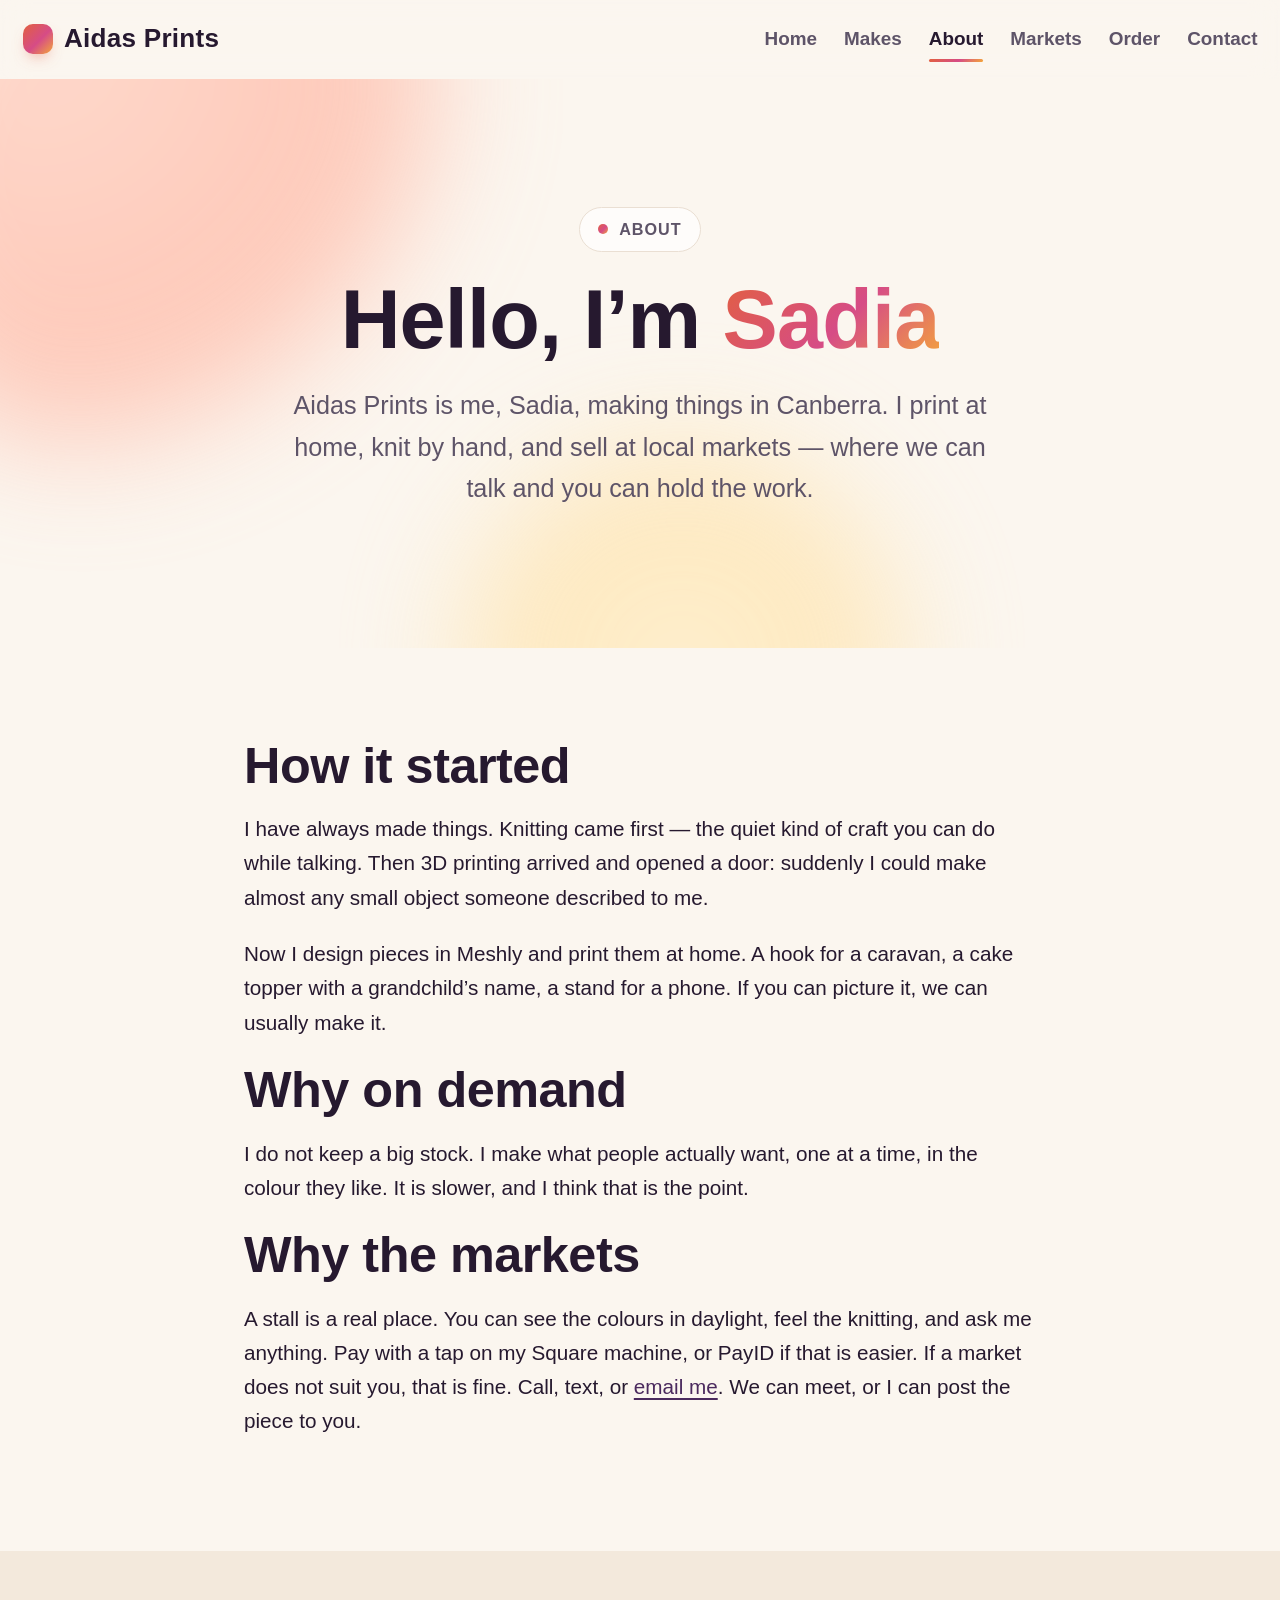
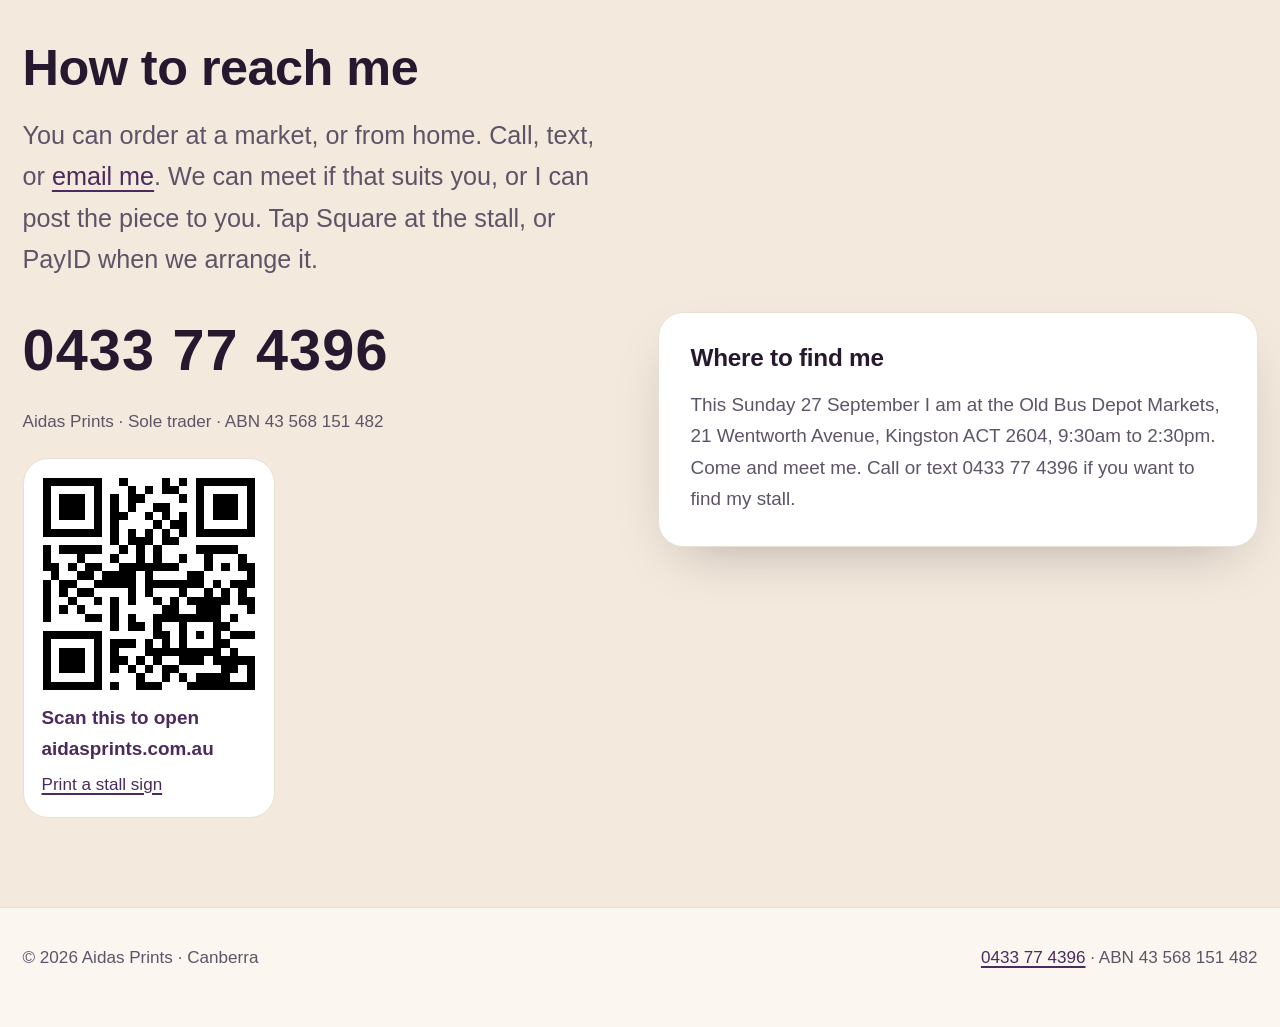
==== about.html @ 91a774f2 "Welcome orders from home, by email or by post. Co-authored-by: Namher <Namher@users.noreply.github.c" ====
<!DOCTYPE html>
<html lang="en-AU">
  <head>
    <meta charset="utf-8" />
    <meta name="viewport" content="width=device-width, initial-scale=1" />
    <title>About — Aidas Prints</title>
    <meta
      name="description"
      content="About Sadia Akber and Aidas Prints — on-demand 3D printing and knit crafts in Canberra."
    />
    <meta name="theme-color" content="#fbf6ef" />
    <link rel="stylesheet" href="styles.css" />
  </head>
  <body>
    <a class="skip" href="#main">Skip to content</a>

    <header class="site-header">
      <div class="wrap">
        <a class="logo" href="index.html">
          <span class="logo-mark" aria-hidden="true"></span>
          Aidas Prints
        </a>
        <nav aria-label="Main">
          <a href="index.html">Home</a>
          <a href="makes.html">Makes</a>
          <a href="about.html" aria-current="page">About</a>
          <a href="index.html#markets">Markets</a>
          <a href="index.html#order">Order</a>
          <a href="index.html#contact">Contact</a>
        </nav>
      </div>
    </header>

    <main id="main">
      <section class="hero">
        <div class="blob blob-1" aria-hidden="true"></div>
        <div class="blob blob-3" aria-hidden="true"></div>
        <div class="wrap">
          <p class="eyebrow">About</p>
          <h1>Hello, I’m <span class="gradient-text">Sadia</span></h1>
          <p class="lead">
            Aidas Prints is me, Sadia, making things in Canberra. I print at
            home, knit by hand, and sell at local markets — where we can talk
            and you can hold the work.
          </p>
        </div>
      </section>

      <section>
        <div class="wrap prose reveal">
          <h2>How it started</h2>
          <p>
            I have always made things. Knitting came first — the quiet kind of
            craft you can do while talking. Then 3D printing arrived and opened
            a door: suddenly I could make almost any small object someone
            described to me.
          </p>
          <p>
            Now I design pieces in Meshly and print them at home. A hook for a
            caravan, a cake topper with a grandchild’s name, a stand for a
            phone. If you can picture it, we can usually make it.
          </p>
          <h2>Why on demand</h2>
          <p>
            I do not keep a big stock. I make what people actually want, one at
            a time, in the colour they like. It is slower, and I think that is
            the point.
          </p>
          <h2>Why the markets</h2>
          <p>
            A stall is a real place. You can see the colours in daylight, feel
            the knitting, and ask me anything. Pay with a tap on my Square
            machine, or PayID if that is easier. If a market does not suit
            you, that is fine. Call, text, or
            <a href="mailto:sadia.akber@gmail.com">email me</a>. We can meet,
            or I can post the piece to you.
          </p>
        </div>
      </section>

      <section class="band">
        <div class="wrap contact">
          <div class="reveal">
            <h2>How to reach me</h2>
            <p class="lead" style="margin: 0 0 1rem">
              You can order at a market, or from home. Call, text, or
              <a href="mailto:sadia.akber@gmail.com">email me</a>. We can meet
              if that suits you, or I can post the piece to you. Tap Square at
              the stall, or PayID when we arrange it.
            </p>
            <a class="phone" href="tel:+61433774396">0433 77 4396</a>
            <p class="fineprint">Aidas Prints · Sole trader · ABN 43 568 151 482</p>
            <figure class="qr-sign">
              <img
                src="photos/aidasprints-qr.png"
                alt="A square code you can scan to open aidasprints.com.au"
                width="800"
                height="800"
              />
              <figcaption>Scan this to open aidasprints.com.au</figcaption>
              <p class="fineprint"><a href="sign.html">Print a stall sign</a></p>
            </figure>
          </div>
          <div class="card reveal">
            <h3>Where to find me</h3>
            <p>
              This Sunday 27 September I am at the Old Bus Depot Markets,
              21 Wentworth Avenue, Kingston ACT 2604, 9:30am to 2:30pm.
              Come and meet me. Call or text 0433 77 4396 if you want to find
              my stall.
            </p>
          </div>
        </div>
      </section>
    </main>

    <footer class="site-footer">
      <div class="wrap">
        <p>© <span id="year"></span> Aidas Prints · Canberra</p>
        <p><a href="tel:+61433774396">0433 77 4396</a> · ABN 43 568 151 482</p>
      </div>
    </footer>

    <script src="script.js"></script>
  </body>
</html>
---- styles.css ----
/* Aidas Prints — styles
   Plain CSS. Colours live in the :root block below.
   Big type, high contrast, gentle motion. */

:root {
  --bg: #fbf6ef;
  --bg-deep: #f3e9dc;
  --paper: #ffffff;
  --ink: #26192f;
  --muted: #5e5468;
  --line: #eadfd3;

  --coral: #e2603f;
  --rose: #d64c86;
  --amber: #f4a63a;
  --teal: #1d7a78;
  --plum: #4b2a5e;

  --gradient: linear-gradient(135deg, var(--coral) 0%, var(--rose) 55%, var(--amber) 100%);
  --gradient-soft: linear-gradient(135deg, #ffe4d6 0%, #ffd6e6 55%, #fff0cf 100%);

  --radius: 1.4rem;
  --shadow: 0 1.2rem 3rem -1.4rem rgba(38, 25, 47, 0.35);
  --max: 72rem;

  --serif: Helvetica, "Helvetica Neue", Arial, sans-serif;
  --sans: Helvetica, "Helvetica Neue", Arial, sans-serif;
}

*,
*::before,
*::after {
  box-sizing: border-box;
}

html {
  font-size: 112.5%;
  scroll-behavior: smooth;
  scroll-padding-top: 5.5rem;
  -webkit-text-size-adjust: 100%;
}

body {
  margin: 0;
  font-family: var(--sans);
  font-size: 1.05rem;
  line-height: 1.65;
  color: var(--ink);
  background: var(--bg);
  overflow-x: hidden;
}

img {
  max-width: 100%;
  display: block;
}

a {
  color: var(--plum);
  text-decoration-thickness: 2px;
  text-underline-offset: 0.2em;
}

a:hover {
  color: var(--coral);
}

:focus-visible {
  outline: 3px solid var(--teal);
  outline-offset: 4px;
  border-radius: 0.25rem;
}

.skip {
  position: absolute;
  left: -999px;
  top: 0.5rem;
  background: var(--ink);
  color: #fff;
  padding: 0.6rem 1rem;
  border-radius: 0.5rem;
  z-index: 100;
}

.skip:focus {
  left: 0.5rem;
}

.wrap {
  width: min(100% - 2.5rem, var(--max));
  margin-inline: auto;
}

/* ---------- Header ---------- */

.site-header {
  position: sticky;
  top: 0;
  z-index: 50;
  background: rgba(251, 246, 239, 0.82);
  backdrop-filter: blur(14px);
  -webkit-backdrop-filter: blur(14px);
  border-bottom: 1px solid transparent;
  transition: border-color 0.3s ease, box-shadow 0.3s ease;
}

.site-header.is-scrolled {
  border-color: var(--line);
  box-shadow: 0 0.5rem 1.5rem -1rem rgba(38, 25, 47, 0.25);
}

.site-header .wrap {
  display: flex;
  flex-wrap: wrap;
  align-items: center;
  justify-content: space-between;
  gap: 0.75rem 1.5rem;
  padding: 0.9rem 0;
}

.logo {
  display: inline-flex;
  align-items: center;
  gap: 0.6rem;
  font-family: var(--serif);
  font-size: 1.45rem;
  font-weight: 700;
  letter-spacing: 0.01em;
  color: var(--ink);
  text-decoration: none;
}

.logo-mark {
  width: 1.7rem;
  height: 1.7rem;
  border-radius: 0.55rem;
  background: var(--gradient);
  box-shadow: 0 0.4rem 0.9rem -0.4rem rgba(226, 96, 63, 0.7);
  flex: none;
}

nav {
  display: flex;
  flex-wrap: wrap;
  gap: 0.25rem 1.5rem;
}

nav a {
  position: relative;
  padding: 0.4rem 0;
  color: var(--muted);
  text-decoration: none;
  font-weight: 600;
}

nav a::after {
  content: "";
  position: absolute;
  left: 0;
  right: 0;
  bottom: 0;
  height: 3px;
  border-radius: 3px;
  background: var(--gradient);
  transform: scaleX(0);
  transform-origin: left;
  transition: transform 0.3s ease;
}

nav a:hover,
nav a[aria-current="page"] {
  color: var(--ink);
}

nav a:hover::after,
nav a[aria-current="page"]::after {
  transform: scaleX(1);
}

/* ---------- Hero ---------- */

.hero {
  position: relative;
  isolation: isolate;
  padding: clamp(4rem, 10vw, 8rem) 0 clamp(3rem, 8vw, 6rem);
  overflow: hidden;
}

.hero .wrap {
  position: relative;
  z-index: 1;
  max-width: 48rem;
  text-align: center;
  margin-inline: auto;
}

.blob {
  position: absolute;
  z-index: -1;
  border-radius: 50%;
  filter: blur(60px);
  opacity: 0.75;
  pointer-events: none;
  animation: drift 18s ease-in-out infinite alternate;
}

.blob-1 {
  width: 34rem;
  height: 34rem;
  top: -12rem;
  left: -8rem;
  background: radial-gradient(circle at 30% 30%, #ffd1c2, #ffb7a4 60%, transparent 70%);
}

.blob-2 {
  width: 30rem;
  height: 30rem;
  top: -6rem;
  right: -10rem;
  background: radial-gradient(circle at 60% 40%, #ffd3e6, #f6b6d2 60%, transparent 70%);
  animation-delay: -6s;
  animation-duration: 22s;
}

.blob-3 {
  width: 26rem;
  height: 26rem;
  bottom: -14rem;
  left: 35%;
  background: radial-gradient(circle at 50% 50%, #fff1cf, #ffe0a3 60%, transparent 70%);
  animation-delay: -12s;
  animation-duration: 26s;
}

@keyframes drift {
  from {
    transform: translate3d(0, 0, 0) scale(1);
  }
  to {
    transform: translate3d(3rem, 2rem, 0) scale(1.08);
  }
}

.eyebrow {
  display: inline-flex;
  align-items: center;
  gap: 0.6rem;
  margin: 0 0 1.25rem;
  padding: 0.45rem 1rem;
  border-radius: 999px;
  background: rgba(255, 255, 255, 0.7);
  border: 1px solid var(--line);
  color: var(--muted);
  font-size: 0.9rem;
  font-weight: 600;
  letter-spacing: 0.06em;
  text-transform: uppercase;
}

.eyebrow::before {
  content: "";
  width: 0.55rem;
  height: 0.55rem;
  border-radius: 50%;
  background: var(--gradient);
}

h1,
h2,
h3 {
  font-family: var(--serif);
  line-height: 1.12;
  letter-spacing: -0.01em;
  margin: 0 0 1rem;
  text-wrap: balance;
}

h1 {
  font-size: clamp(2.6rem, 6.5vw, 4.6rem);
  font-weight: 700;
}

h2 {
  font-size: clamp(1.9rem, 4vw, 2.8rem);
}

h3 {
  font-size: 1.35rem;
}

.gradient-text {
  background: var(--gradient);
  -webkit-background-clip: text;
  background-clip: text;
  color: transparent;
}

.lead {
  font-size: clamp(1.15rem, 2vw, 1.4rem);
  color: var(--muted);
  max-width: 40rem;
  margin: 0 auto 2rem;
}

.actions {
  display: flex;
  flex-wrap: wrap;
  justify-content: center;
  gap: 0.9rem;
  margin: 0;
}

.button {
  display: inline-flex;
  align-items: center;
  gap: 0.5rem;
  font-family: var(--sans);
  font-size: 1.05rem;
  font-weight: 700;
  color: #fff;
  background: var(--gradient);
  background-size: 160% 160%;
  text-decoration: none;
  padding: 0.95rem 1.6rem;
  border-radius: 999px;
  box-shadow: 0 0.9rem 1.8rem -0.9rem rgba(226, 96, 63, 0.75);
  transition: transform 0.25s ease, box-shadow 0.25s ease, background-position 0.5s ease;
}

.button:hover {
  color: #fff;
  transform: translateY(-2px);
  background-position: 100% 50%;
  box-shadow: 0 1.2rem 2.2rem -0.9rem rgba(226, 96, 63, 0.85);
}

.button-quiet {
  background: rgba(255, 255, 255, 0.8);
  color: var(--ink);
  border: 2px solid var(--ink);
  box-shadow: none;
}

.button-quiet:hover {
  background: var(--ink);
  color: #fff;
  box-shadow: none;
}

.hero-note {
  margin: 1.75rem 0 0;
  color: var(--muted);
  font-size: 0.95rem;
}

/* ---------- Sections ---------- */

section {
  padding: clamp(3rem, 7vw, 5.5rem) 0;
}

.section-head {
  max-width: 44rem;
  margin-bottom: 2.5rem;
}

.section-head p {
  font-size: 1.15rem;
  color: var(--muted);
  margin: 0;
}

.band {
  background: var(--bg-deep);
}

#markets {
  padding-top: 0;
}

.market-highlight {
  position: relative;
  background: var(--gradient-soft);
  border: 3px solid var(--coral);
  border-radius: var(--radius);
  padding: clamp(1.5rem, 4vw, 2.5rem);
  box-shadow: var(--shadow);
  overflow: hidden;
}

.market-highlight::before {
  content: "";
  position: absolute;
  inset: 0 auto 0 0;
  width: 10px;
  background: var(--gradient);
}

.market-kicker {
  margin: 0 0 0.5rem;
  font-weight: 700;
  letter-spacing: 0.06em;
  text-transform: uppercase;
  font-size: 0.95rem;
  color: var(--coral);
}

.market-highlight h2 {
  margin: 0 0 0.6rem;
  font-size: clamp(1.8rem, 4vw, 2.6rem);
  line-height: 1.15;
}

.market-when,
.market-where {
  margin: 0 0 0.4rem;
  font-size: 1.25rem;
  font-weight: 700;
  color: var(--ink);
}

.market-highlight p {
  margin: 0.8rem 0 0;
  max-width: 40rem;
}

.market-highlight a {
  font-weight: 700;
}

.band-dark {
  background: radial-gradient(120% 140% at 10% 0%, #5a3070 0%, var(--ink) 55%, #1b1222 100%);
  color: #fff;
}

.band-dark h2,
.band-dark h3 {
  color: #fff;
}

.band-dark .section-head p,
.band-dark .muted {
  color: rgba(255, 255, 255, 0.78);
}

/* Cards */

.cards {
  display: grid;
  gap: 1.5rem;
  grid-template-columns: repeat(auto-fit, minmax(min(100%, 18rem), 1fr));
}

.card {
  position: relative;
  background: var(--paper);
  border: 1px solid var(--line);
  border-radius: var(--radius);
  padding: 1.75rem;
  box-shadow: var(--shadow);
  transition: transform 0.3s ease, box-shadow 0.3s ease;
  overflow: hidden;
}

.card::before {
  content: "";
  position: absolute;
  inset: 0 0 auto 0;
  height: 5px;
  background: var(--gradient);
  opacity: 0;
  transition: opacity 0.3s ease;
}

.card:hover {
  transform: translateY(-4px);
  box-shadow: 0 1.8rem 3.5rem -1.6rem rgba(38, 25, 47, 0.45);
}

.card:hover::before {
  opacity: 1;
}

.card p {
  margin: 0;
  color: var(--muted);
}

.card a {
  font-weight: 700;
}

.card .actions {
  justify-content: flex-start;
  margin-top: 1.25rem;
}

.icon {
  width: 3.4rem;
  height: 3.4rem;
  border-radius: 1rem;
  display: grid;
  place-items: center;
  font-size: 1.6rem;
  margin-bottom: 1.1rem;
  background: var(--gradient-soft);
}

/* Steps */

.steps {
  counter-reset: step;
  display: grid;
  gap: 1.5rem;
  grid-template-columns: repeat(auto-fit, minmax(min(100%, 16rem), 1fr));
  padding: 0;
  margin: 0;
  list-style: none;
}

.steps li {
  counter-increment: step;
  position: relative;
  padding: 1.75rem 1.75rem 1.75rem 1.75rem;
  border-radius: var(--radius);
  background: rgba(255, 255, 255, 0.06);
  border: 1px solid rgba(255, 255, 255, 0.14);
  backdrop-filter: blur(6px);
}

.steps li::before {
  content: counter(step, decimal-leading-zero);
  display: block;
  font-family: var(--serif);
  font-size: 2.4rem;
  line-height: 1;
  margin-bottom: 0.9rem;
  background: var(--gradient);
  -webkit-background-clip: text;
  background-clip: text;
  color: transparent;
}

.steps h3 {
  margin-bottom: 0.4rem;
}

.steps p {
  margin: 0;
  color: rgba(255, 255, 255, 0.8);
}

/* Gallery */

.gallery {
  display: grid;
  gap: 1.5rem;
  grid-template-columns: repeat(auto-fit, minmax(min(100%, 17rem), 1fr));
}

.gallery figure {
  margin: 0;
  background: var(--paper);
  border: 1px solid var(--line);
  border-radius: var(--radius);
  overflow: hidden;
  box-shadow: var(--shadow);
  transition: transform 0.35s ease, box-shadow 0.35s ease;
}

.gallery figure:hover {
  transform: translateY(-5px) rotate(-0.4deg);
  box-shadow: 0 2rem 3.5rem -1.5rem rgba(38, 25, 47, 0.45);
}

.gallery img {
  width: 100%;
  aspect-ratio: 4 / 3;
  object-fit: cover;
  transition: transform 0.6s ease;
}

.gallery figure:hover img {
  transform: scale(1.04);
}

.gallery figcaption {
  padding: 1rem 1.25rem 1.2rem;
  color: var(--muted);
  font-weight: 600;
}

.gallery figcaption p {
  margin: 0.45rem 0 0;
  font-weight: 400;
}

.verse {
  display: block;
  margin: 0.35rem 0;
  font-size: 1.35rem;
  line-height: 1.6;
  color: var(--ink);
  unicode-bidi: isolate;
}

.gallery figure > a {
  display: block;
  color: inherit;
  text-decoration: none;
}

.gallery figure > a:hover {
  color: inherit;
}

.placeholder {
  aspect-ratio: 4 / 3;
  display: grid;
  place-items: center;
  text-align: center;
  padding: 1.5rem;
  background: var(--gradient-soft);
  color: var(--plum);
  font-family: var(--serif);
  font-size: 1.3rem;
}

.empty-note {
  grid-column: 1 / -1;
  margin: 0;
  padding: 1.5rem 1.75rem;
  border: 2px dashed var(--line);
  border-radius: var(--radius);
  background: rgba(255, 255, 255, 0.7);
  color: var(--muted);
}

/* Contact */

.contact {
  display: grid;
  gap: 2rem;
  grid-template-columns: repeat(auto-fit, minmax(min(100%, 20rem), 1fr));
  align-items: center;
}

.phone {
  display: inline-block;
  font-family: var(--serif);
  font-size: clamp(2rem, 5vw, 3.2rem);
  font-weight: 700;
  letter-spacing: 0.02em;
  color: var(--ink);
  text-decoration: none;
  margin: 0.25rem 0 0.5rem;
}

.phone:hover {
  color: var(--coral);
}

.fineprint {
  color: var(--muted);
  font-size: 0.95rem;
  margin: 0;
}

.qr-sign {
  margin: 1.25rem 0 0;
  padding: 1rem;
  background: #fff;
  border: 1px solid var(--line);
  border-radius: var(--radius);
  max-width: 14rem;
}

.qr-sign img {
  width: 100%;
  height: auto;
  image-rendering: pixelated;
}

.qr-sign figcaption {
  margin: 0.6rem 0 0;
  font-weight: 700;
  color: var(--plum);
}

.qr-sign .fineprint {
  margin-top: 0.35rem;
}

.prose {
  max-width: 44rem;
  font-size: 1.15rem;
}

.prose p {
  margin: 0 0 1.25rem;
}

/* ---------- Footer ---------- */

.site-footer {
  border-top: 1px solid var(--line);
  padding: 2rem 0 3rem;
  color: var(--muted);
  font-size: 0.95rem;
}

.site-footer .wrap {
  display: flex;
  flex-wrap: wrap;
  justify-content: space-between;
  gap: 0.5rem 2rem;
}

.site-footer p {
  margin: 0;
}

/* ---------- Scroll reveal ---------- */

.reveal {
  opacity: 0;
  transform: translateY(1.5rem);
  transition: opacity 0.7s ease, transform 0.7s ease;
}

.reveal.is-visible {
  opacity: 1;
  transform: none;
}

.reveal:nth-child(2) {
  transition-delay: 0.1s;
}

.reveal:nth-child(3) {
  transition-delay: 0.2s;
}

.reveal:nth-child(4) {
  transition-delay: 0.3s;
}

@media (prefers-reduced-motion: reduce) {
  html {
    scroll-behavior: auto;
  }

  .blob,
  .button,
  .card,
  .market-highlight,
  .gallery figure,
  .gallery img {
    animation: none;
    transition: none;
  }

  .reveal {
    opacity: 1;
    transform: none;
    transition: none;
  }
}

/* ---------- Small screens ---------- */

@media (max-width: 40rem) {
  .site-header .wrap {
    justify-content: center;
    text-align: center;
  }

  nav {
    justify-content: center;
    gap: 0.25rem 1.1rem;
  }

  .actions .button {
    width: 100%;
    justify-content: center;
  }

  .blob {
    filter: blur(45px);
  }
}
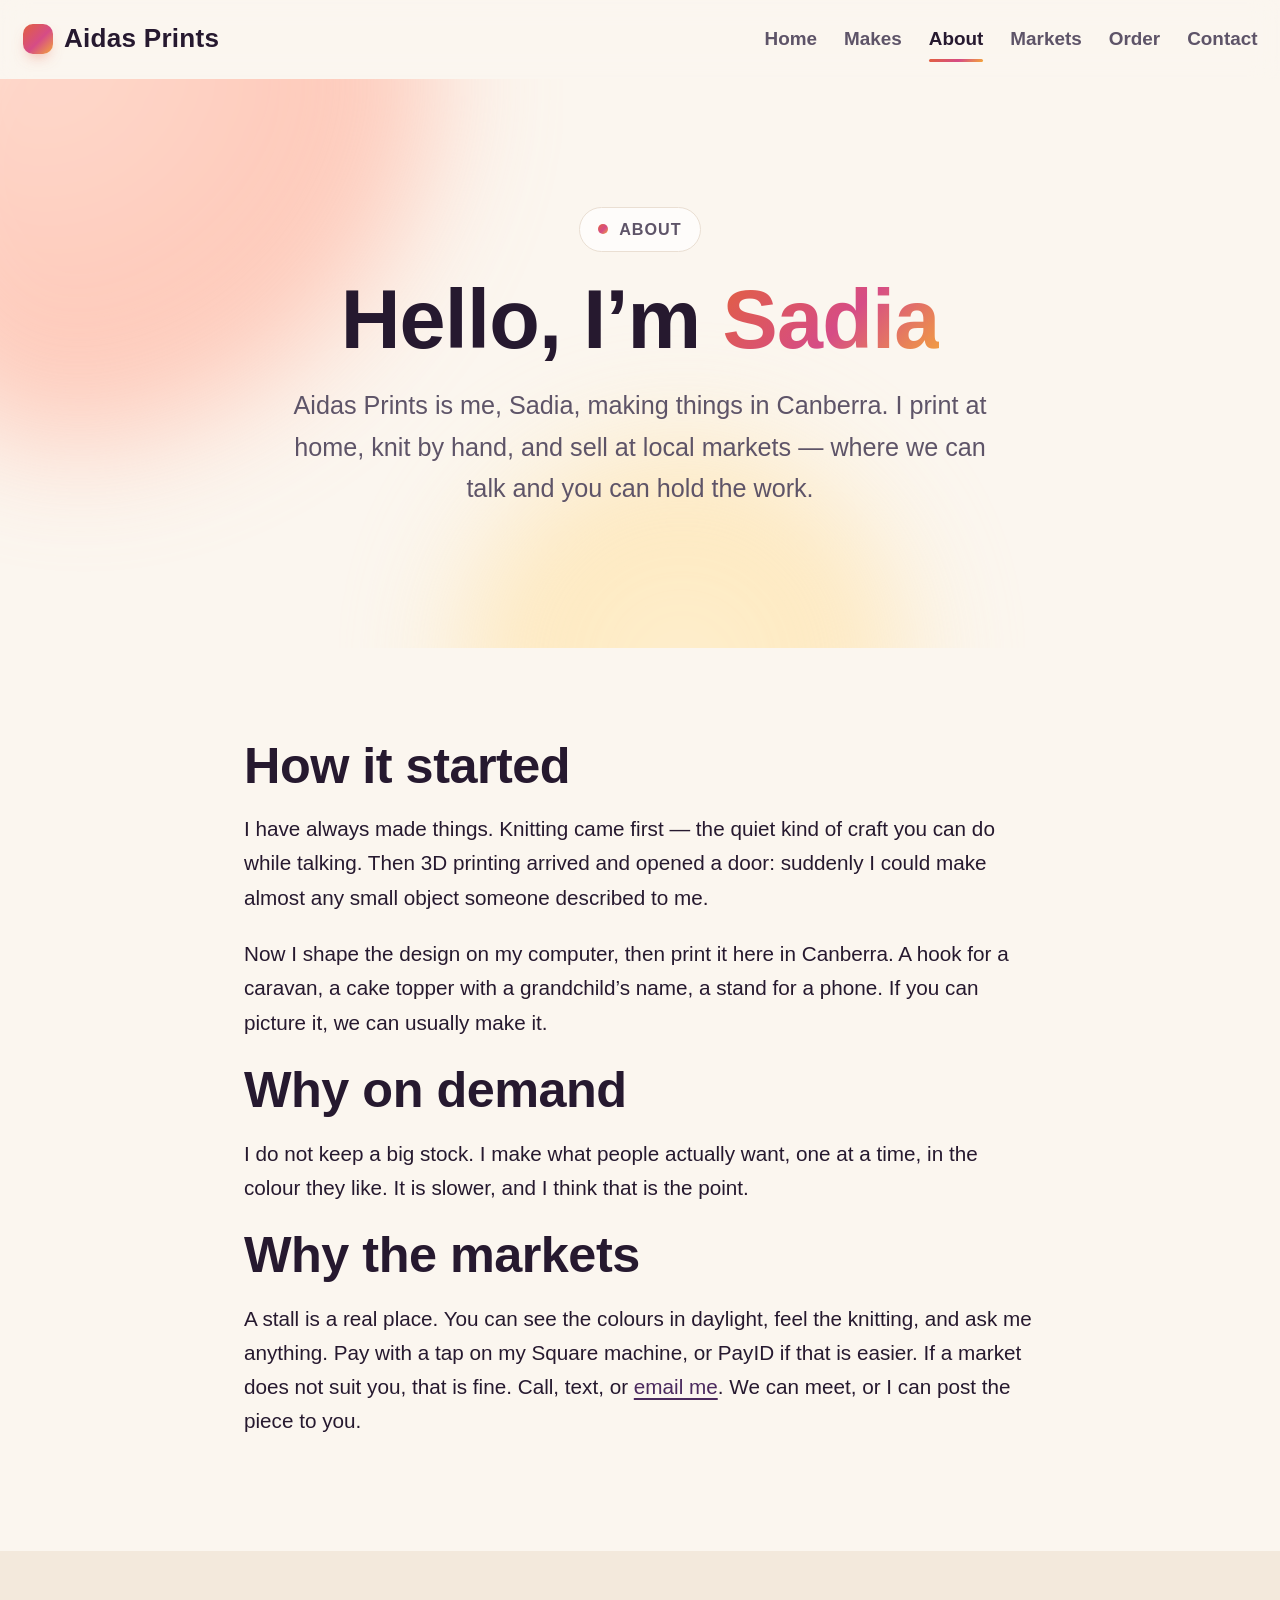
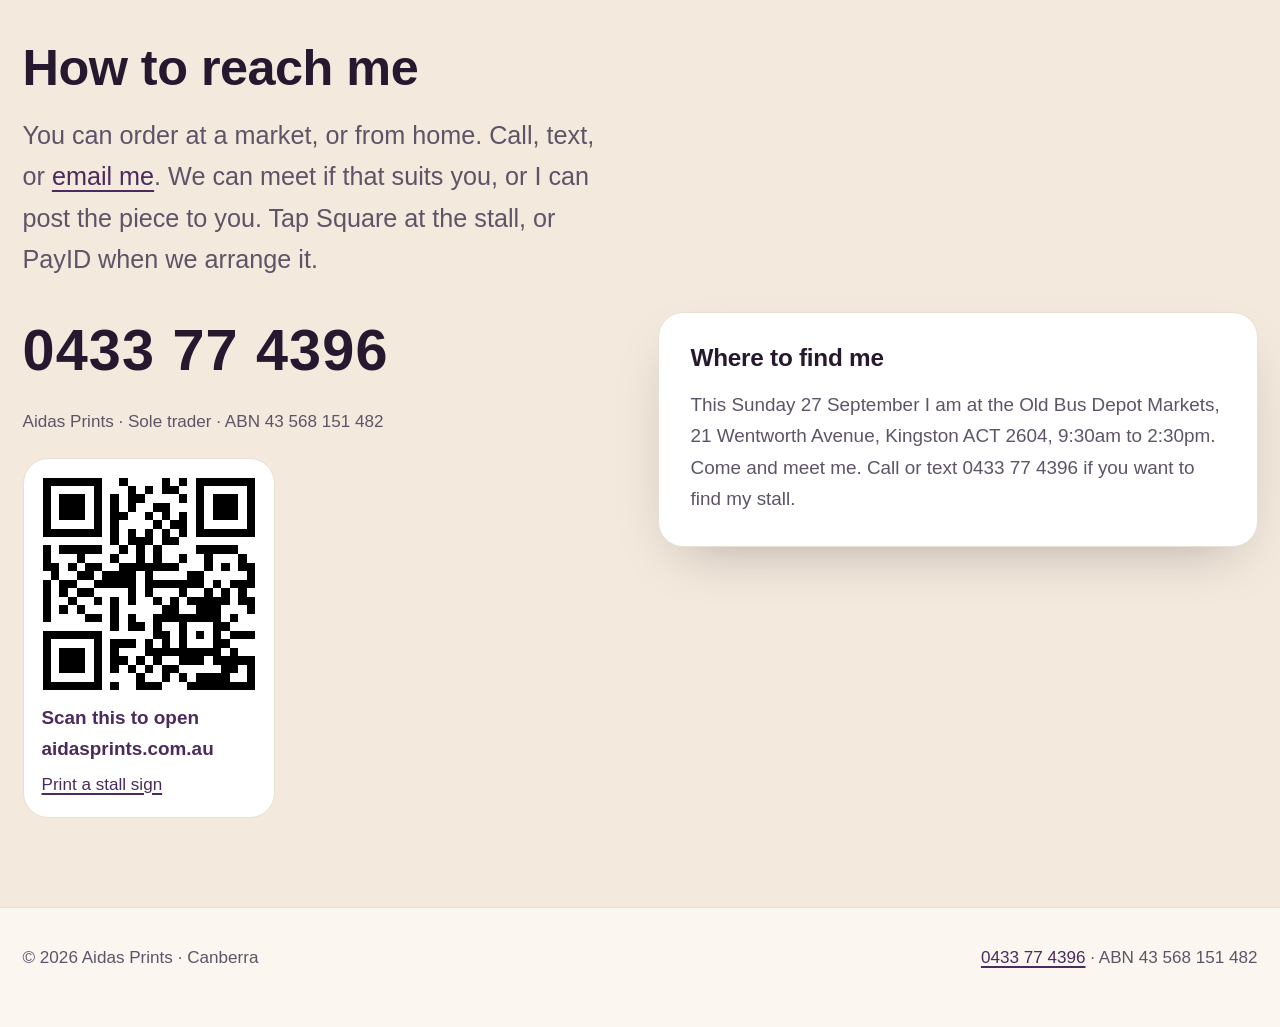
==== commit 99675d4a: "Take the design program name off the website. Say she designs on her computer at home, then prints i" ====
--- a/about.html
+++ b/about.html
@@ -56,9 +56,10 @@
             described to me.
           </p>
           <p>
-            Now I design pieces in Meshly and print them at home. A hook for a
-            caravan, a cake topper with a grandchild’s name, a stand for a
-            phone. If you can picture it, we can usually make it.
+            Now I shape the design on my computer, then print it here in
+            Canberra. A hook for a caravan, a cake topper with a grandchild’s
+            name, a stand for a phone. If you can picture it, we can usually
+            make it.
           </p>
           <h2>Why on demand</h2>
           <p>
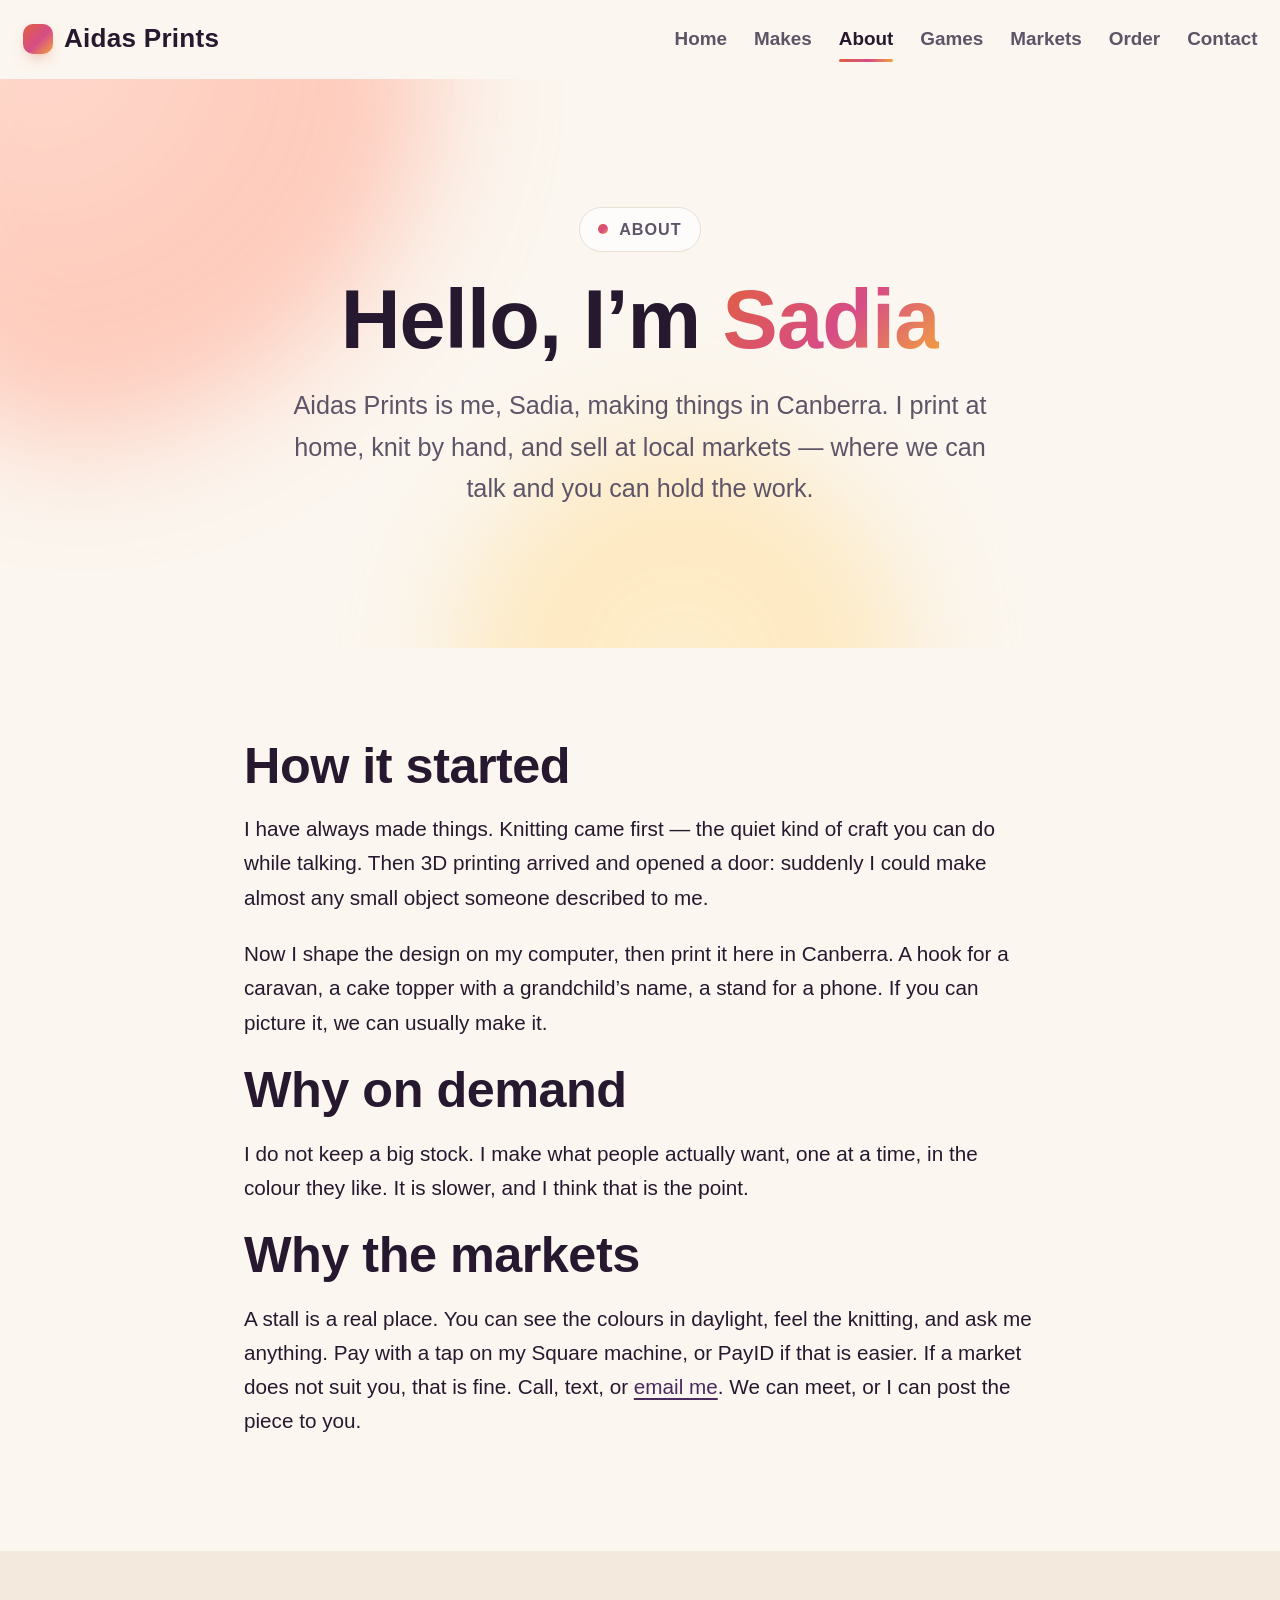
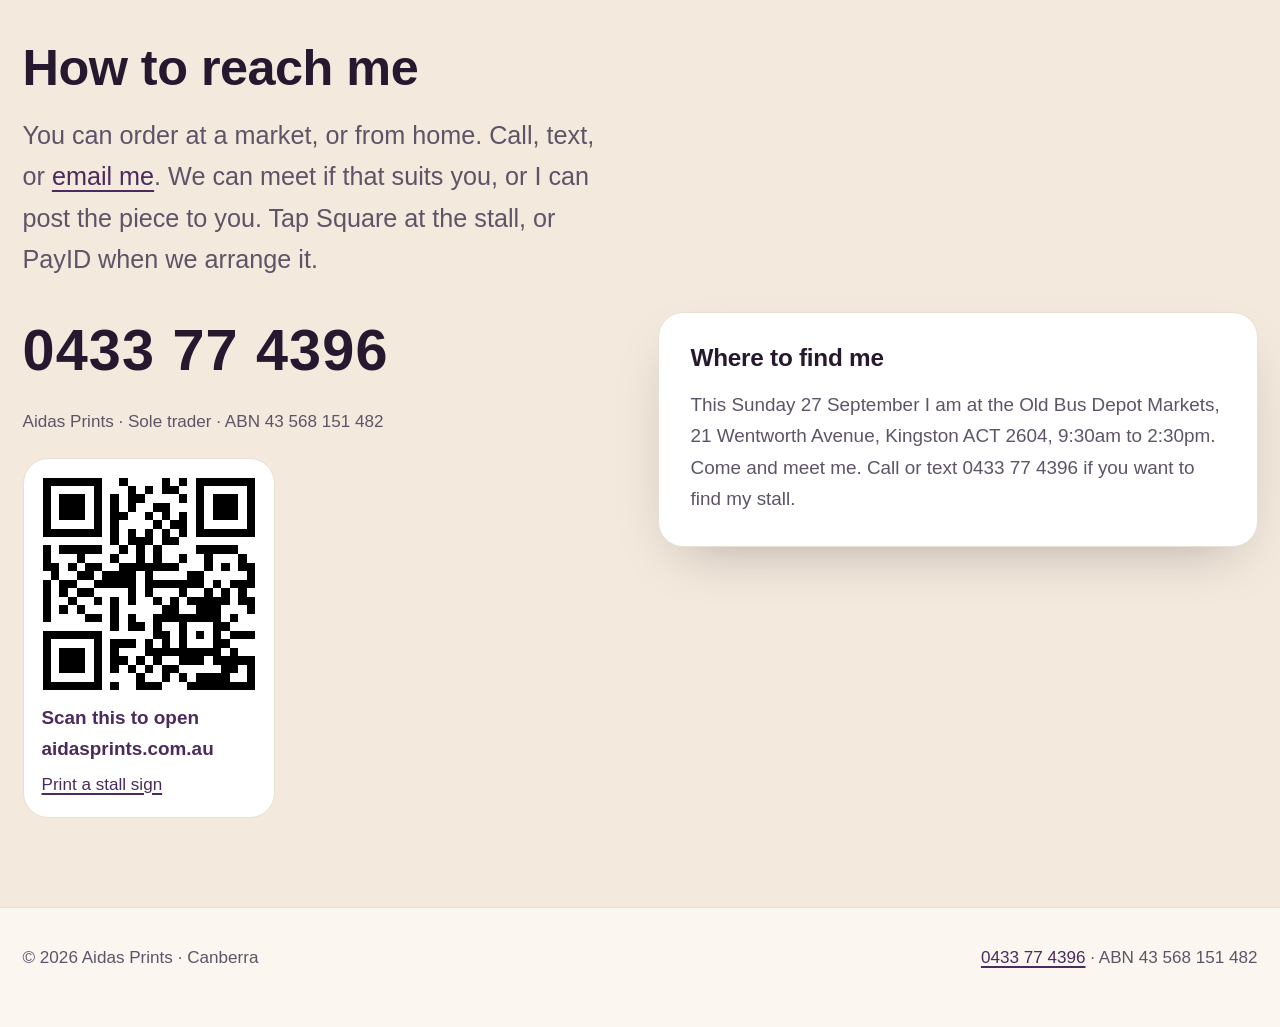
==== commit 3c2a6275: "Add an Educational games section for three learning toys. Co-authored-by: Namher <Namher@users.norep" ====
--- a/about.html
+++ b/about.html
@@ -24,6 +24,7 @@
           <a href="index.html">Home</a>
           <a href="makes.html">Makes</a>
           <a href="about.html" aria-current="page">About</a>
+          <a href="index.html#games">Games</a>
           <a href="index.html#markets">Markets</a>
           <a href="index.html#order">Order</a>
           <a href="index.html#contact">Contact</a>
--- a/styles.css
+++ b/styles.css
@@ -584,6 +584,29 @@
   transform: scale(1.04);
 }
 
+/* Show a whole print inside the frame, for a piece that cover would clip. */
+.gallery img.fit-contain {
+  object-fit: contain;
+  background: var(--bg);
+}
+
+.gallery figure:hover img.fit-contain {
+  transform: none;
+}
+
+/* Taller frames for upright game photos, so the card is not squeezed. */
+.gallery img.fit-contain.frame-tall {
+  aspect-ratio: 3 / 4;
+}
+
+.gallery img.fit-contain.frame-tiles {
+  aspect-ratio: 11 / 12;
+}
+
+.gallery.align-start {
+  align-items: start;
+}
+
 .gallery figcaption {
   padding: 1rem 1.25rem 1.2rem;
   color: var(--muted);
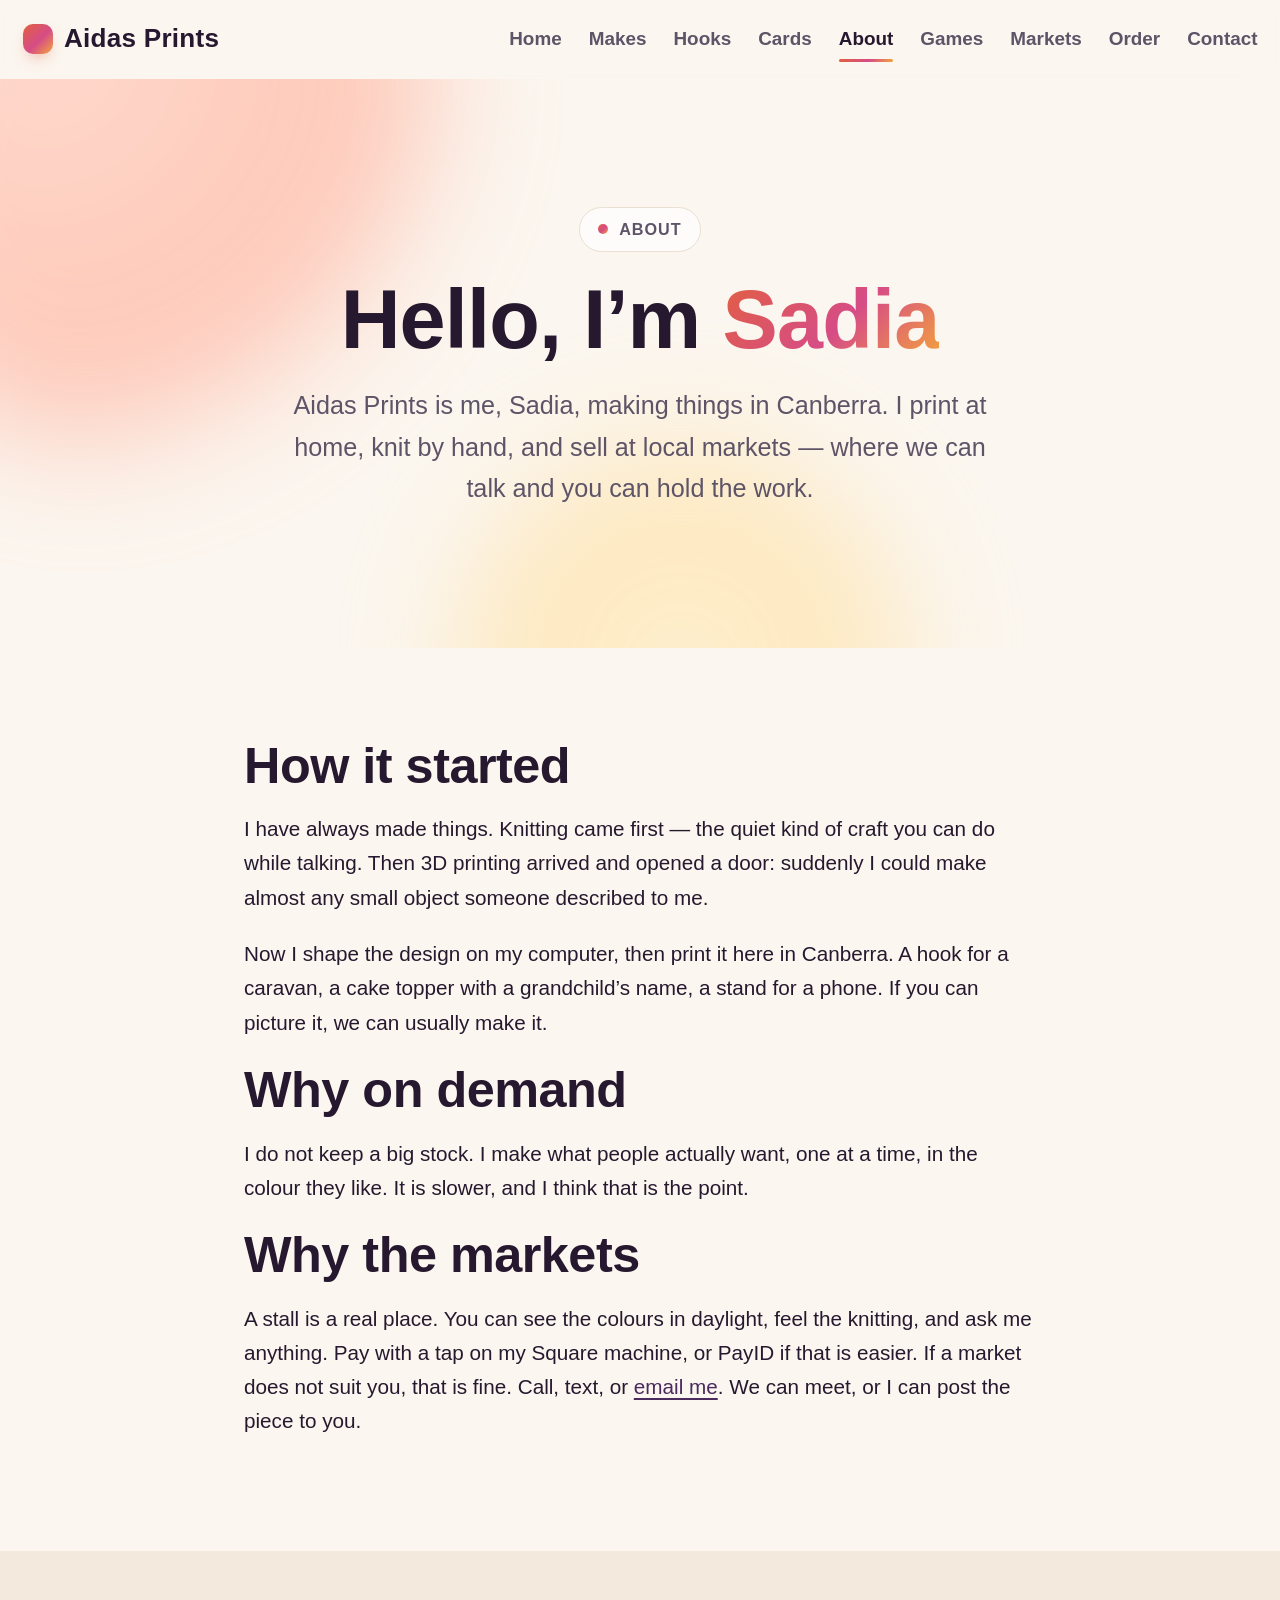
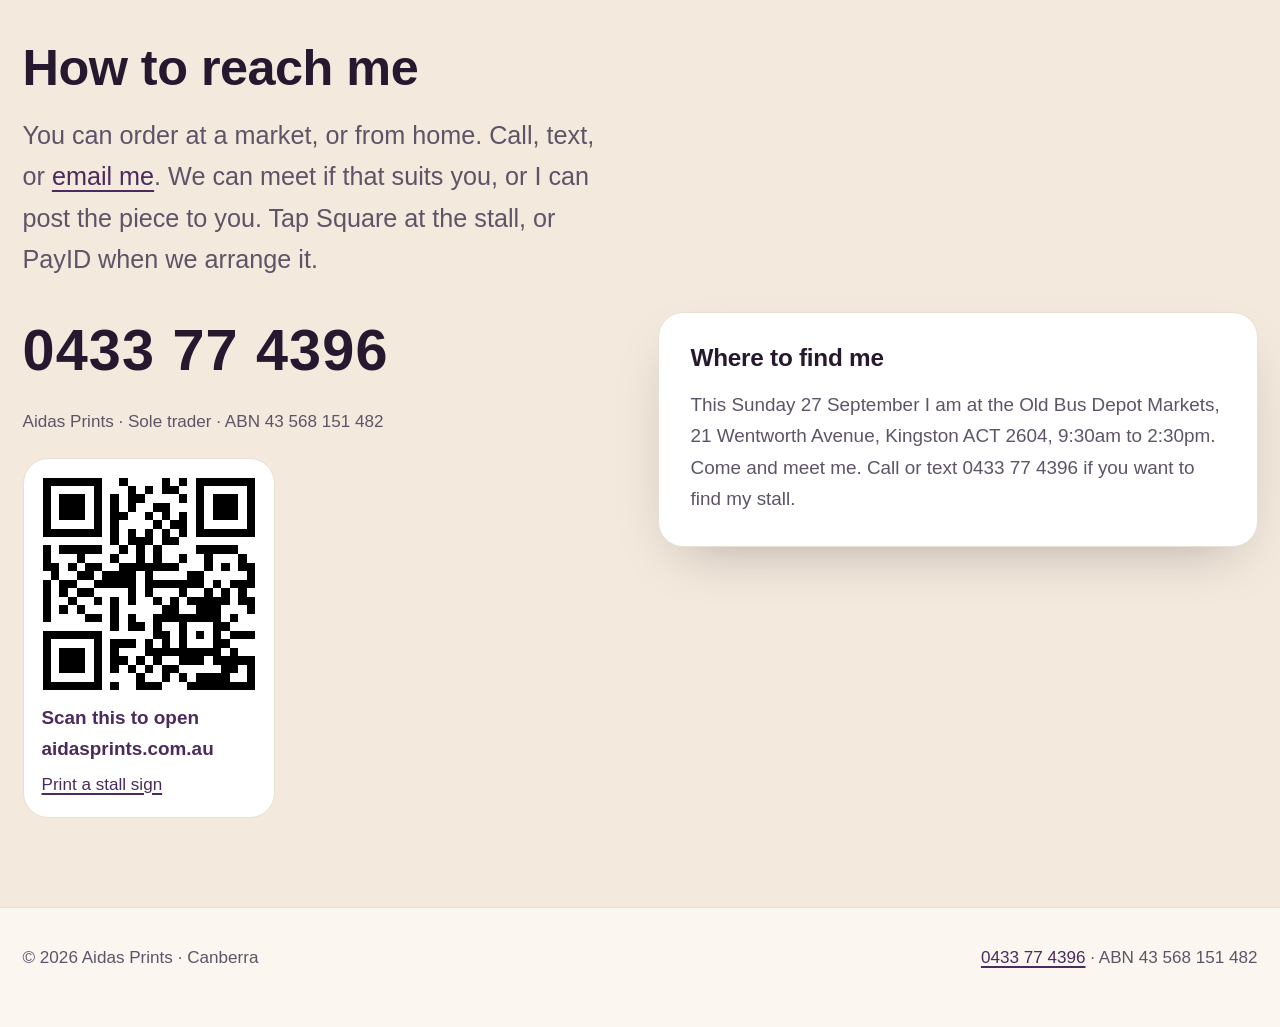
==== commit edbc3a9b: "Add door hooks and logo business cards" ====
--- a/about.html
+++ b/about.html
@@ -23,6 +23,8 @@
         <nav aria-label="Main">
           <a href="index.html">Home</a>
           <a href="makes.html">Makes</a>
+          <a href="index.html#hooks">Hooks</a>
+          <a href="index.html#cards">Cards</a>
           <a href="about.html" aria-current="page">About</a>
           <a href="index.html#games">Games</a>
           <a href="index.html#markets">Markets</a>
--- a/styles.css
+++ b/styles.css
@@ -599,12 +599,15 @@
   aspect-ratio: 3 / 4;
 }
 
-.gallery img.fit-contain.frame-tiles {
-  aspect-ratio: 11 / 12;
-}
-
 .gallery.align-start {
   align-items: start;
+}
+
+/* Two roomy columns for the games, so the cards in the photos stay easy to see. */
+@media (min-width: 50rem) {
+  .gallery.games-grid {
+    grid-template-columns: repeat(2, minmax(0, 1fr));
+  }
 }
 
 .gallery figcaption {
@@ -790,9 +793,98 @@
   }
 }
 
+/* ---------- Business cards ---------- */
+
+.card-pair {
+  display: flex;
+  flex-wrap: wrap;
+  gap: 1.5rem;
+  align-items: stretch;
+}
+
+.biz-card {
+  width: min(100%, 24rem);
+  aspect-ratio: 90 / 55;
+  border-radius: 0.9rem;
+  padding: 1.05rem 1.2rem 0.95rem;
+  display: flex;
+  flex-direction: column;
+  justify-content: space-between;
+  box-shadow: var(--shadow);
+}
+
+.biz-card-front {
+  background: #fff;
+  color: var(--ink);
+  border: 1px solid var(--line);
+}
+
+.biz-card-back {
+  background: var(--plum);
+  color: #fff;
+}
+
+.biz-brand {
+  display: flex;
+  align-items: center;
+  gap: 0.6rem;
+  font-size: 1.35rem;
+  font-weight: 700;
+  line-height: 1.1;
+}
+
+.biz-card p {
+  margin: 0;
+}
+
+.biz-tag {
+  font-size: 1.05rem;
+  line-height: 1.35;
+  max-width: 16rem;
+}
+
+.biz-place {
+  font-size: 0.85rem;
+  font-weight: 700;
+  letter-spacing: 0.06em;
+  text-transform: uppercase;
+  color: var(--coral);
+}
+
+.biz-card-back .biz-tag {
+  max-width: 18rem;
+  color: #fff;
+}
+
+.biz-phone {
+  color: #fff;
+  font-size: 1.45rem;
+  font-weight: 800;
+  text-decoration: none;
+  letter-spacing: 0.01em;
+}
+
+.biz-phone:hover {
+  color: #fff;
+}
+
+.biz-web {
+  font-weight: 700;
+}
+
+.biz-abn {
+  font-size: 0.8rem;
+  color: rgba(255, 255, 255, 0.82);
+}
+
 /* ---------- Small screens ---------- */
 
 @media (max-width: 40rem) {
+  html {
+    /* The menu wraps onto two lines, so a jumped-to section clears it. */
+    scroll-padding-top: 12.5rem;
+  }
+
   .site-header .wrap {
     justify-content: center;
     text-align: center;
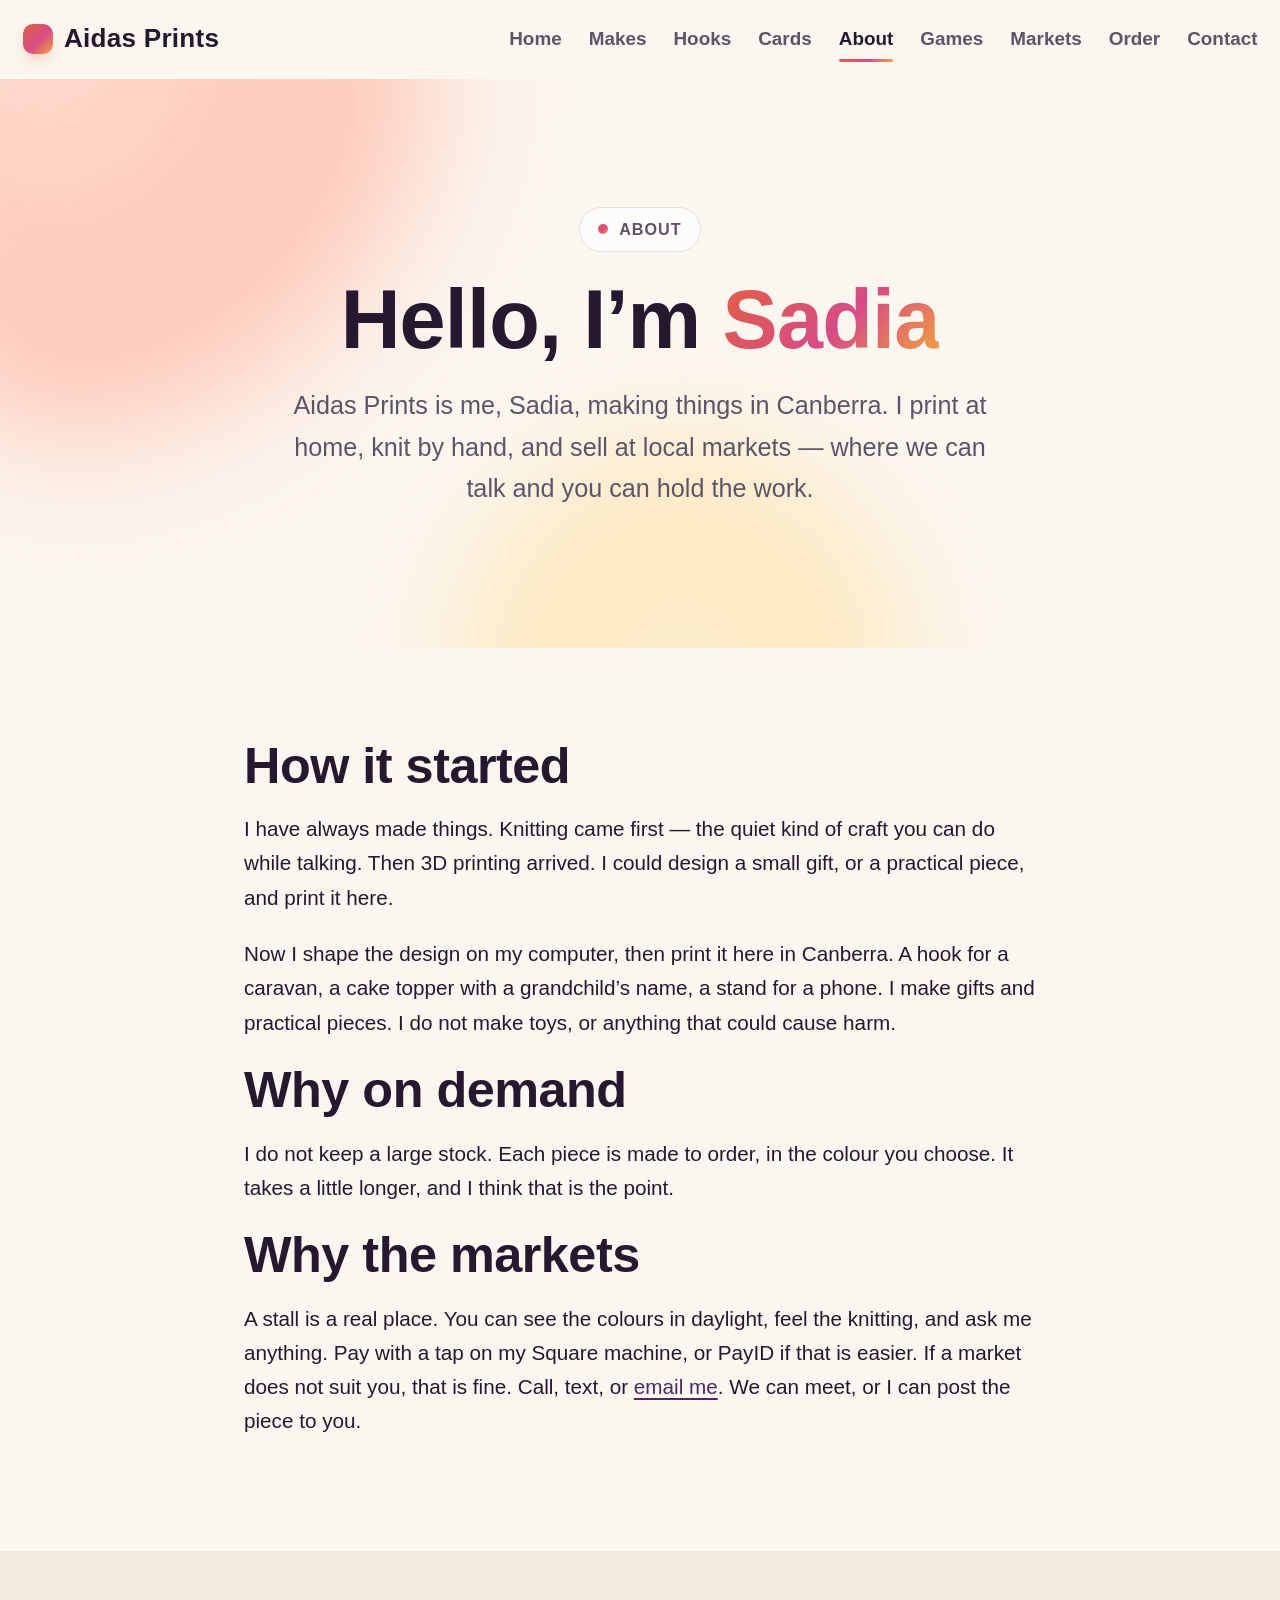
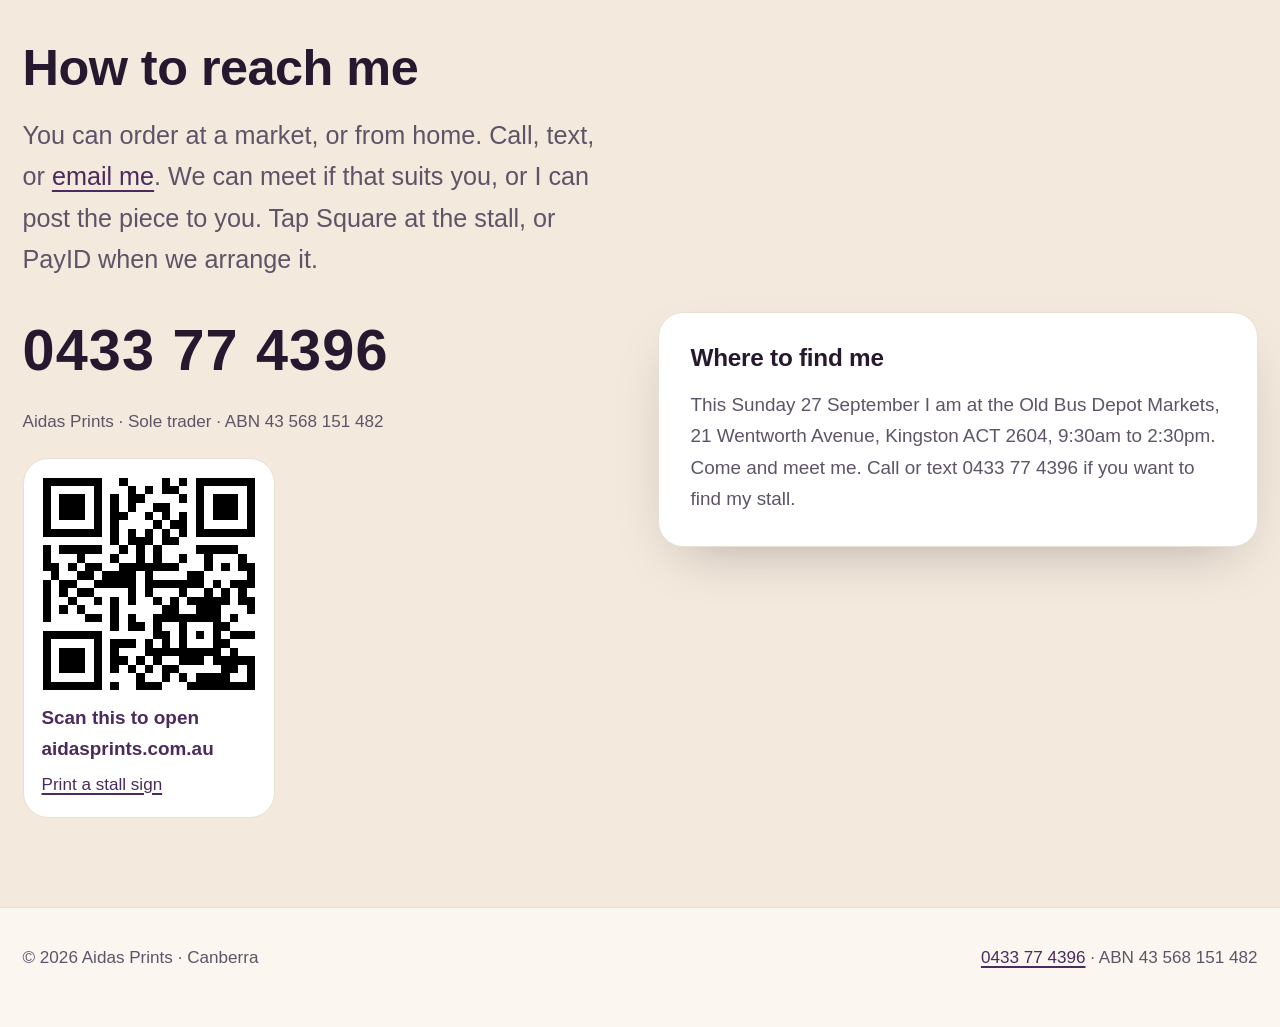
==== commit 0cdb526d: "Say gifts and practical pieces, not anything that could cause harm." ====
--- a/about.html
+++ b/about.html
@@ -54,20 +54,19 @@
           <h2>How it started</h2>
           <p>
             I have always made things. Knitting came first — the quiet kind of
-            craft you can do while talking. Then 3D printing arrived and opened
-            a door: suddenly I could make almost any small object someone
-            described to me.
+            craft you can do while talking. Then 3D printing arrived. I could
+            design a small gift, or a practical piece, and print it here.
           </p>
           <p>
             Now I shape the design on my computer, then print it here in
             Canberra. A hook for a caravan, a cake topper with a grandchild’s
-            name, a stand for a phone. If you can picture it, we can usually
-            make it.
+            name, a stand for a phone. I make gifts and practical pieces. I do
+            not make toys, or anything that could cause harm.
           </p>
           <h2>Why on demand</h2>
           <p>
-            I do not keep a big stock. I make what people actually want, one at
-            a time, in the colour they like. It is slower, and I think that is
+            I do not keep a large stock. Each piece is made to order, in the
+            colour you choose. It takes a little longer, and I think that is
             the point.
           </p>
           <h2>Why the markets</h2>
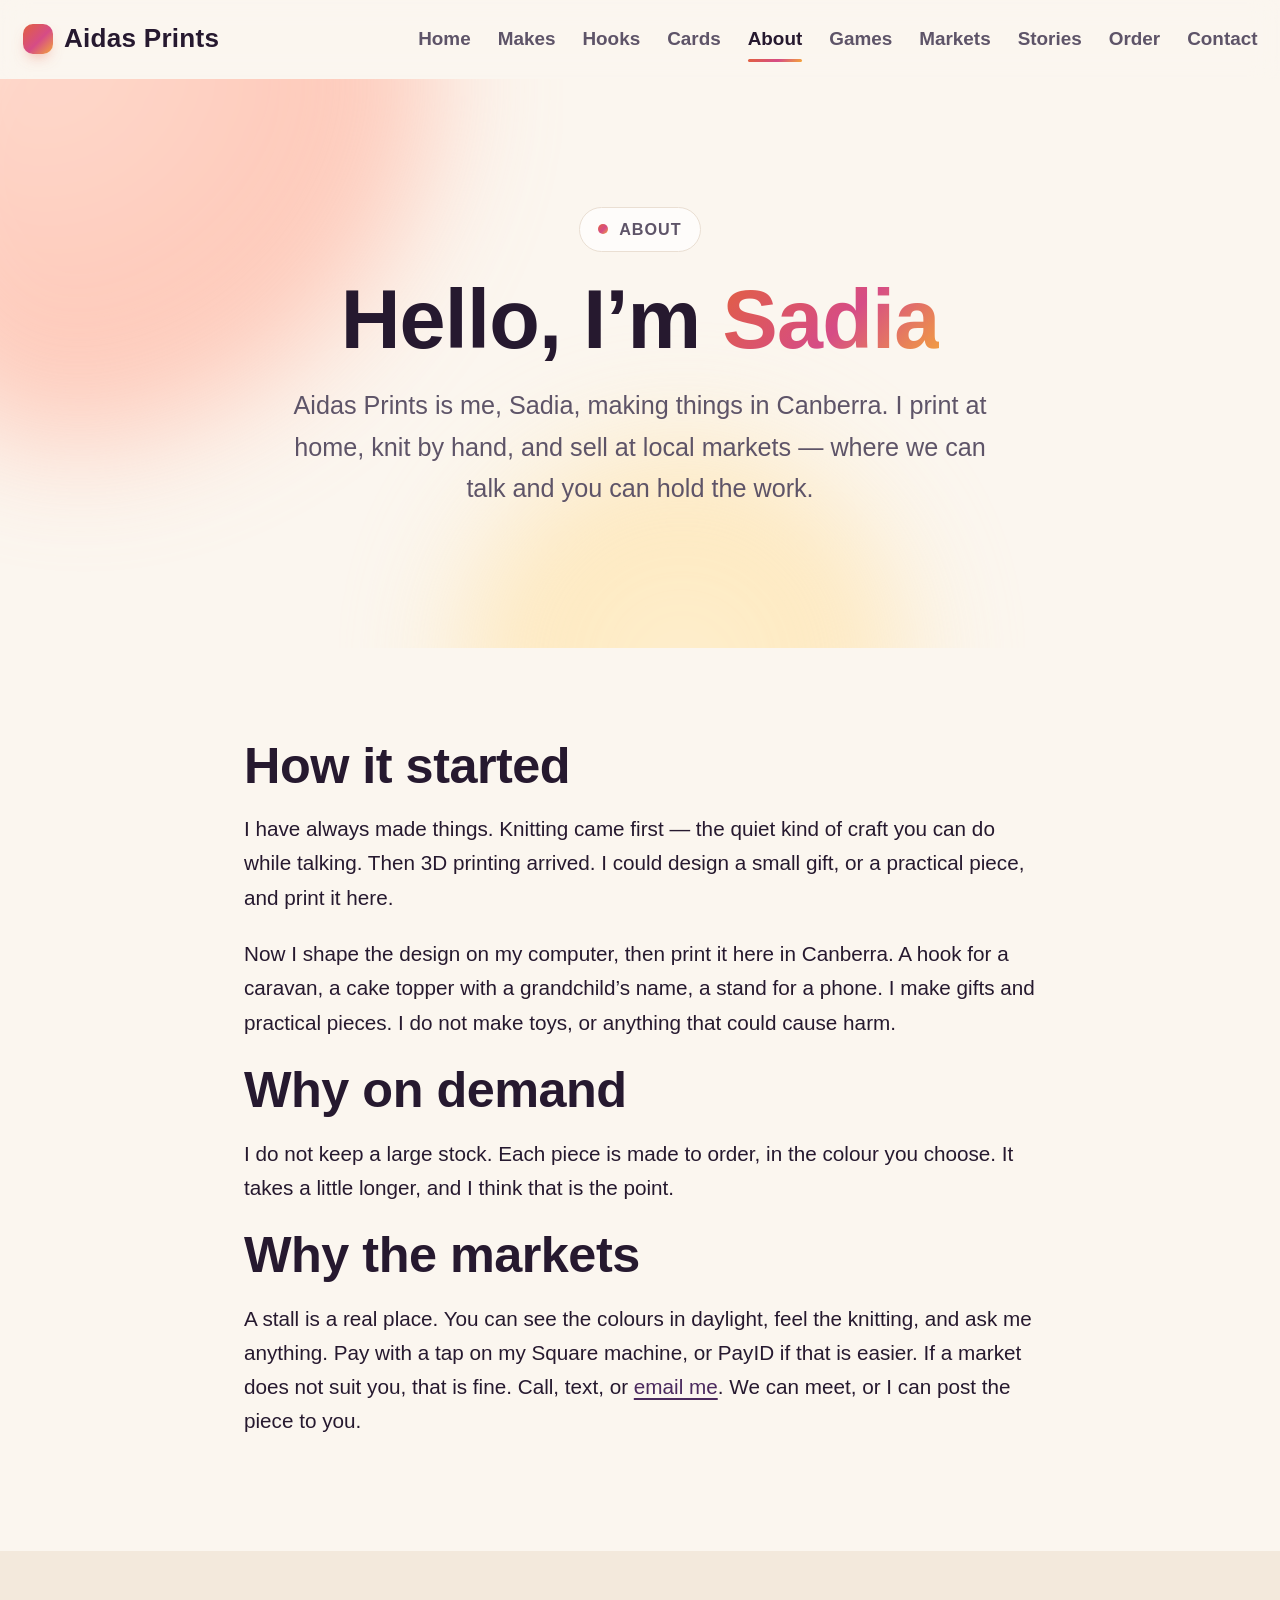
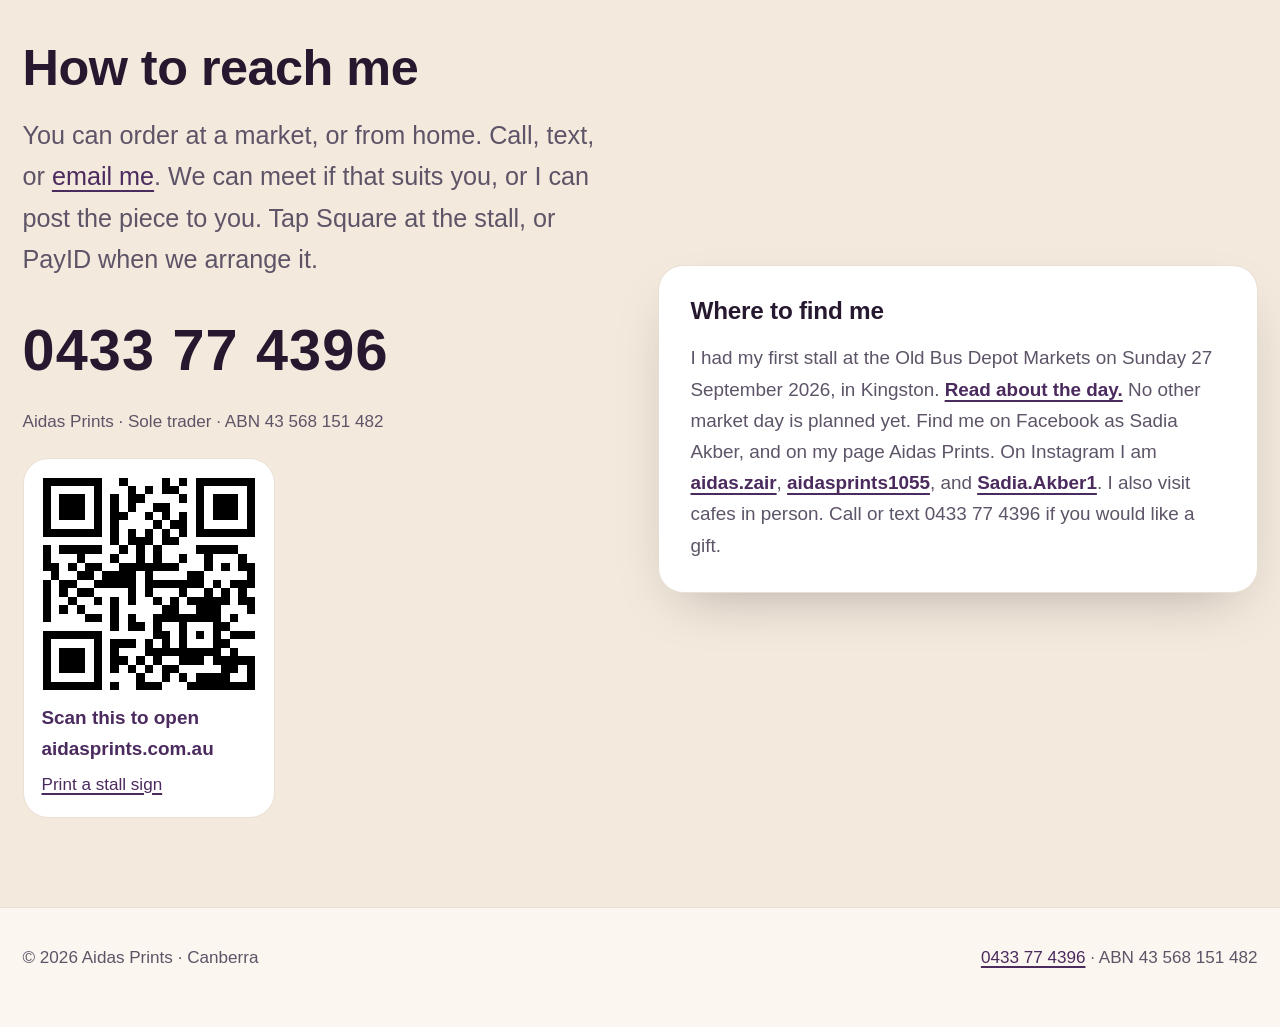
==== commit 98070c8e: "Add a story for the first Old Bus Depot market day." ====
--- a/about.html
+++ b/about.html
@@ -28,6 +28,7 @@
           <a href="about.html" aria-current="page">About</a>
           <a href="index.html#games">Games</a>
           <a href="index.html#markets">Markets</a>
+          <a href="stories.html">Stories</a>
           <a href="index.html#order">Order</a>
           <a href="index.html#contact">Contact</a>
         </nav>
@@ -107,10 +108,17 @@
           <div class="card reveal">
             <h3>Where to find me</h3>
             <p>
-              This Sunday 27 September I am at the Old Bus Depot Markets,
-              21 Wentworth Avenue, Kingston ACT 2604, 9:30am to 2:30pm.
-              Come and meet me. Call or text 0433 77 4396 if you want to find
-              my stall.
+              I had my first stall at the Old Bus Depot Markets on Sunday
+              27 September 2026, in Kingston.
+              <a href="stories.html#old-bus-depot">Read about the day.</a>
+              No other market day is planned yet. Find me on Facebook as
+              Sadia Akber, and on my page Aidas Prints. On Instagram I am
+              <a href="https://www.instagram.com/aidas.zair/">aidas.zair</a>,
+              <a href="https://www.instagram.com/aidasprints1055/">aidasprints1055</a>,
+              and
+              <a href="https://www.instagram.com/sadia.akber1/">Sadia.Akber1</a>.
+              I also visit cafes in person. Call or text
+              0433 77 4396 if you would like a gift.
             </p>
           </div>
         </div>
--- a/styles.css
+++ b/styles.css
@@ -428,6 +428,45 @@
   font-weight: 700;
 }
 
+.actions-start {
+  justify-content: flex-start;
+  margin-top: 1.25rem;
+}
+
+.story-when {
+  margin: 0 0 1.25rem;
+  font-size: 1.15rem;
+  font-weight: 700;
+  color: var(--plum);
+}
+
+.photo-wait {
+  display: grid;
+  grid-template-columns: repeat(auto-fit, minmax(12rem, 1fr));
+  gap: 1rem;
+  margin: 0 0 1.5rem;
+}
+
+.photo-slot {
+  min-height: 11rem;
+  margin: 0;
+  padding: 1rem;
+  display: flex;
+  flex-direction: column;
+  justify-content: flex-end;
+  background: var(--gradient-soft);
+  border: 2px dashed var(--coral);
+  border-radius: var(--radius);
+}
+
+.photo-slot p {
+  margin: 0;
+}
+
+.photo-slot .fineprint {
+  margin-top: 0.25rem;
+}
+
 .band-dark {
   background: radial-gradient(120% 140% at 10% 0%, #5a3070 0%, var(--ink) 55%, #1b1222 100%);
   color: #fff;
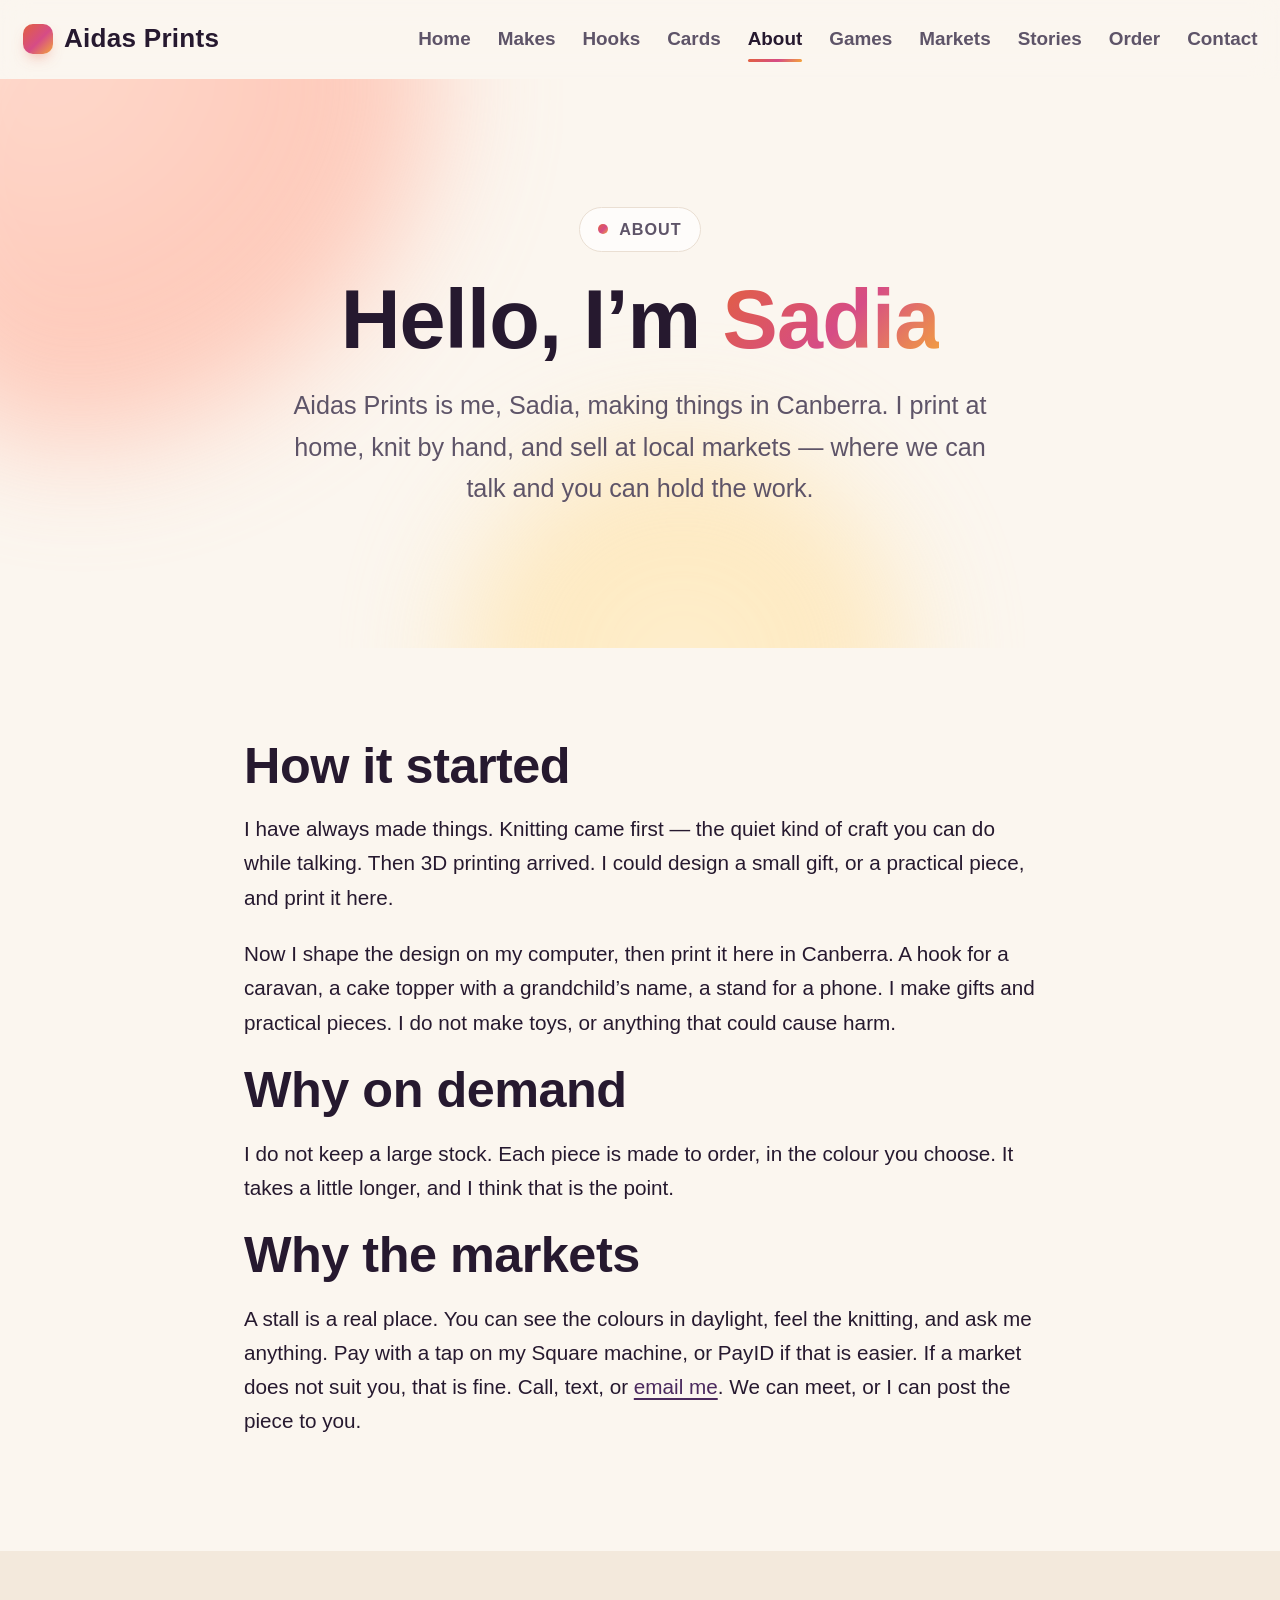
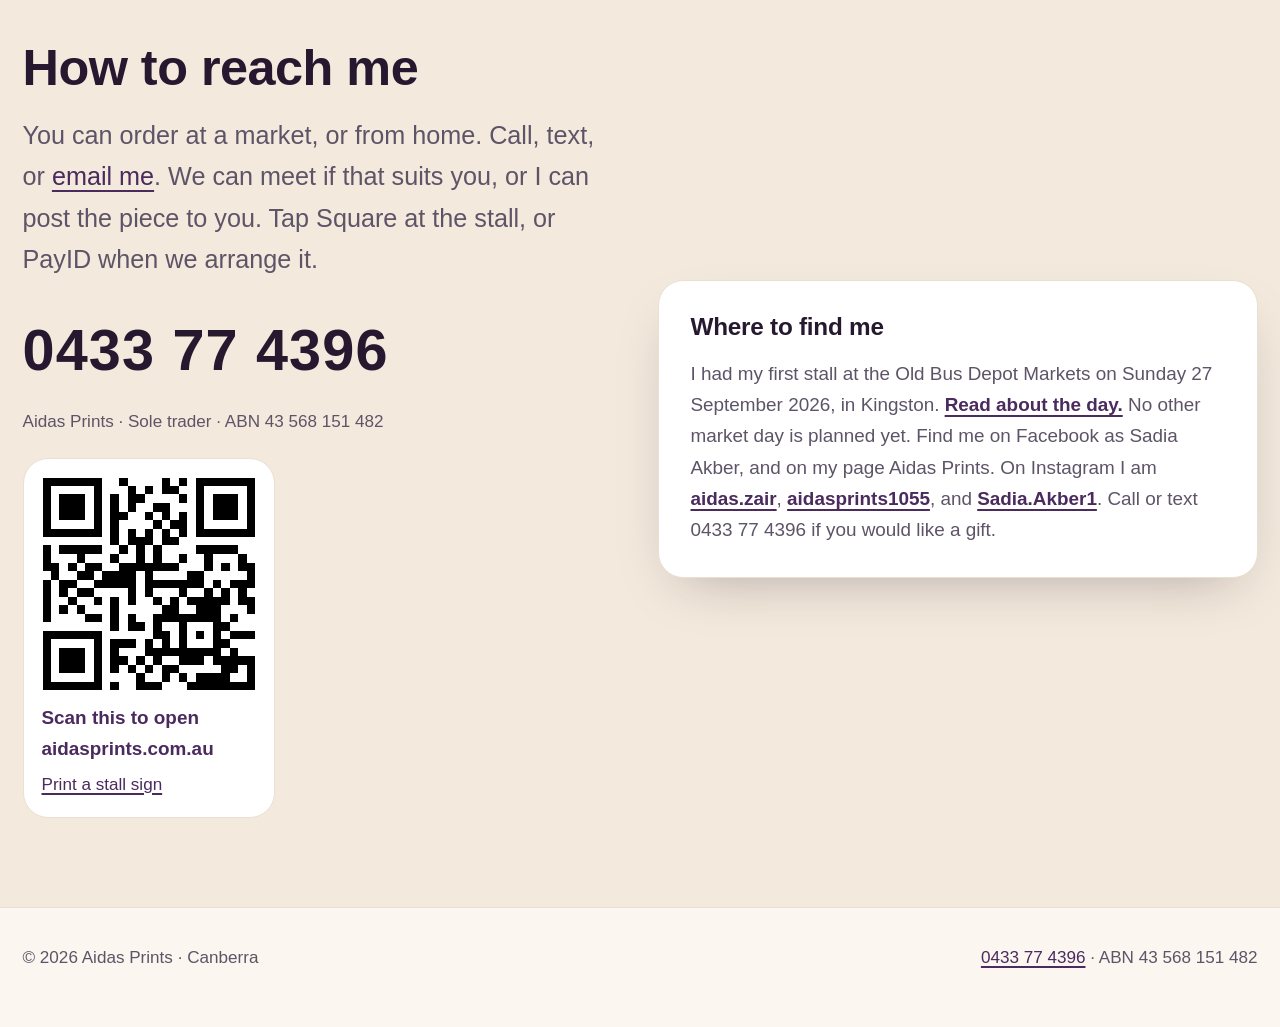
==== commit 867c410e: "Add the Old Bus Depot market photos to the story. Co-authored-by: sadia.akber <sadia.akber@gmail.com" ====
--- a/about.html
+++ b/about.html
@@ -117,7 +117,7 @@
               <a href="https://www.instagram.com/aidasprints1055/">aidasprints1055</a>,
               and
               <a href="https://www.instagram.com/sadia.akber1/">Sadia.Akber1</a>.
-              I also visit cafes in person. Call or text
+              Call or text
               0433 77 4396 if you would like a gift.
             </p>
           </div>
--- a/styles.css
+++ b/styles.css
@@ -638,6 +638,55 @@
   aspect-ratio: 3 / 4;
 }
 
+/* Market photos keep their own shape, so faces and the table are not cut off. */
+.gallery img.whole {
+  aspect-ratio: auto;
+  height: auto;
+}
+
+.gallery.story-photos,
+.gallery.market-photos {
+  margin-top: 1.25rem;
+  align-items: start;
+}
+
+.gallery.market-photos {
+  margin-bottom: 0.25rem;
+}
+
+.market-collage {
+  margin: 1.25rem 0 0.25rem;
+  background: var(--paper);
+  border: 1px solid var(--line);
+  border-radius: var(--radius);
+  overflow: hidden;
+  box-shadow: var(--shadow);
+}
+
+.market-collage img {
+  width: 100%;
+  height: auto;
+  display: block;
+}
+
+.market-collage figcaption {
+  padding: 1rem 1.25rem 1.2rem;
+  color: var(--muted);
+  font-weight: 600;
+}
+
+.market-collage figcaption p {
+  margin: 0.45rem 0 0;
+  font-weight: 400;
+}
+
+@media (min-width: 50rem) {
+  .gallery.story-photos,
+  .gallery.market-photos {
+    grid-template-columns: repeat(2, minmax(0, 1fr));
+  }
+}
+
 .gallery.align-start {
   align-items: start;
 }
